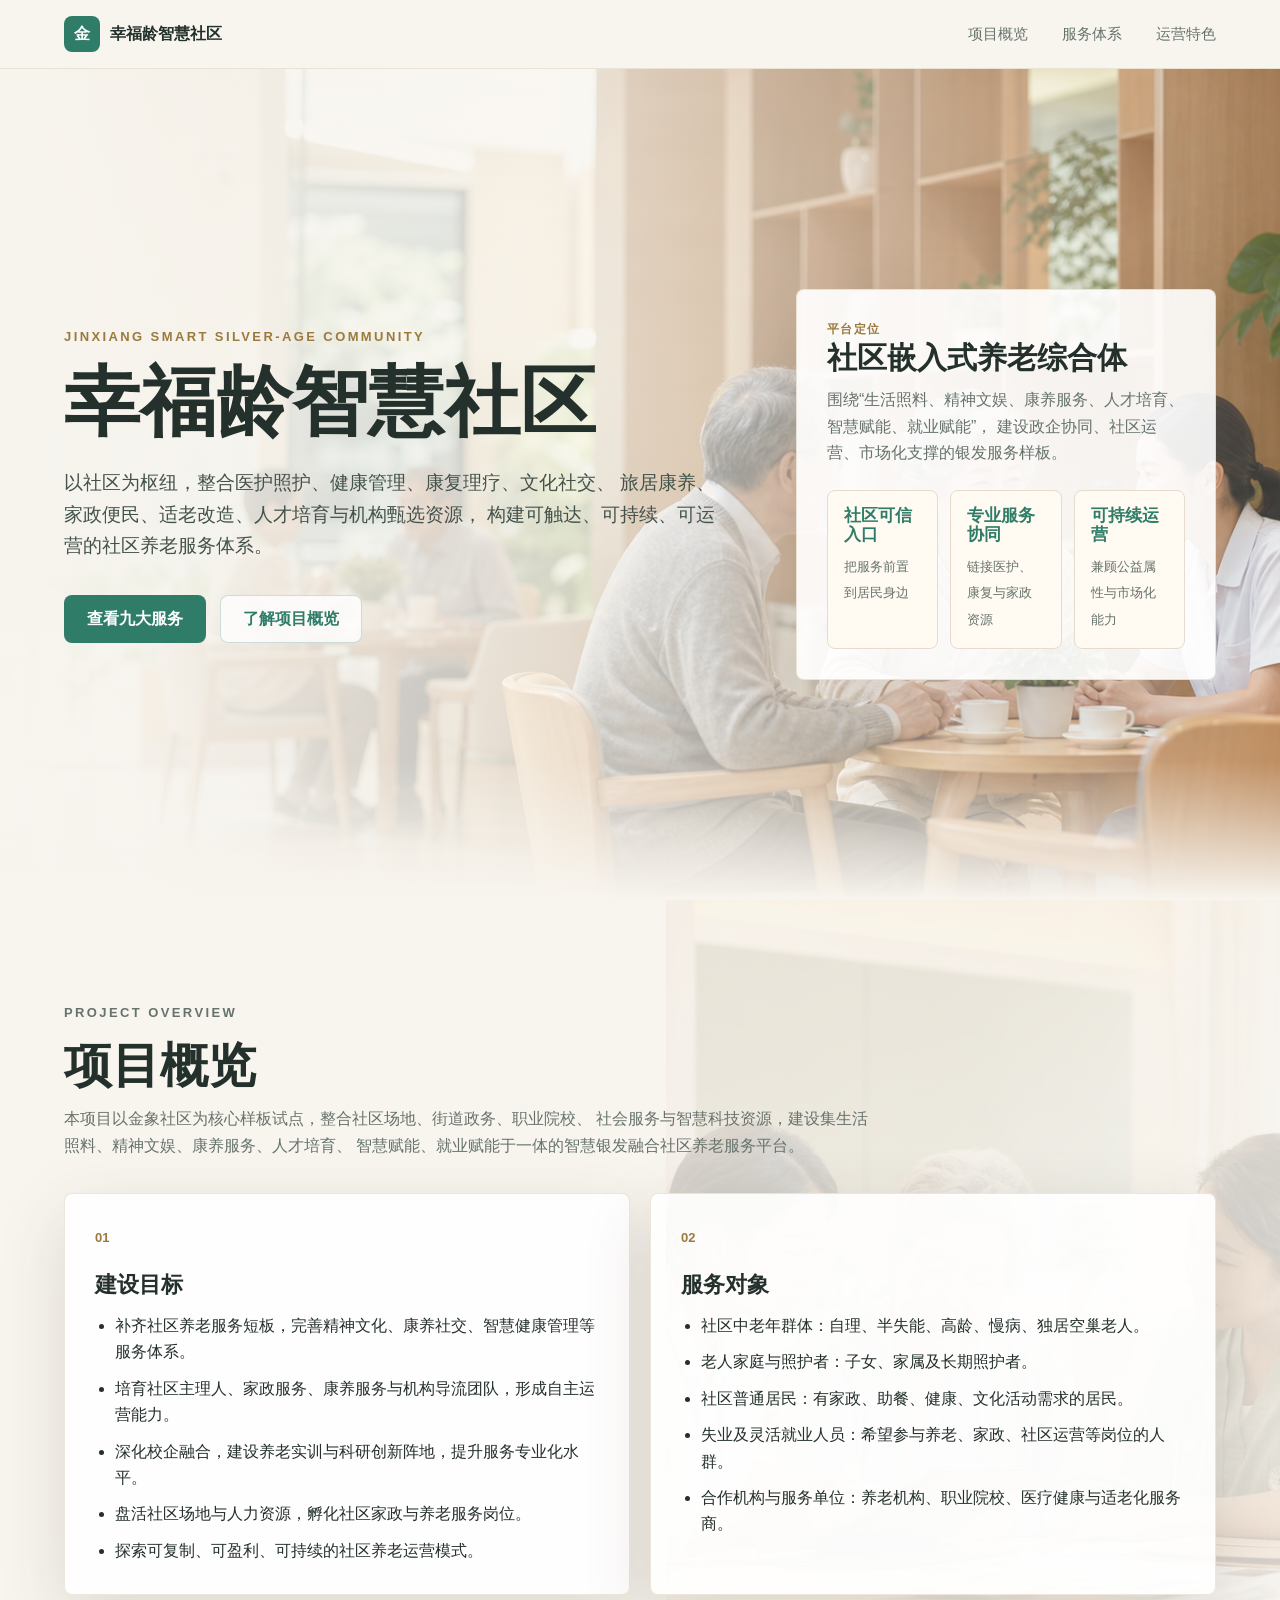
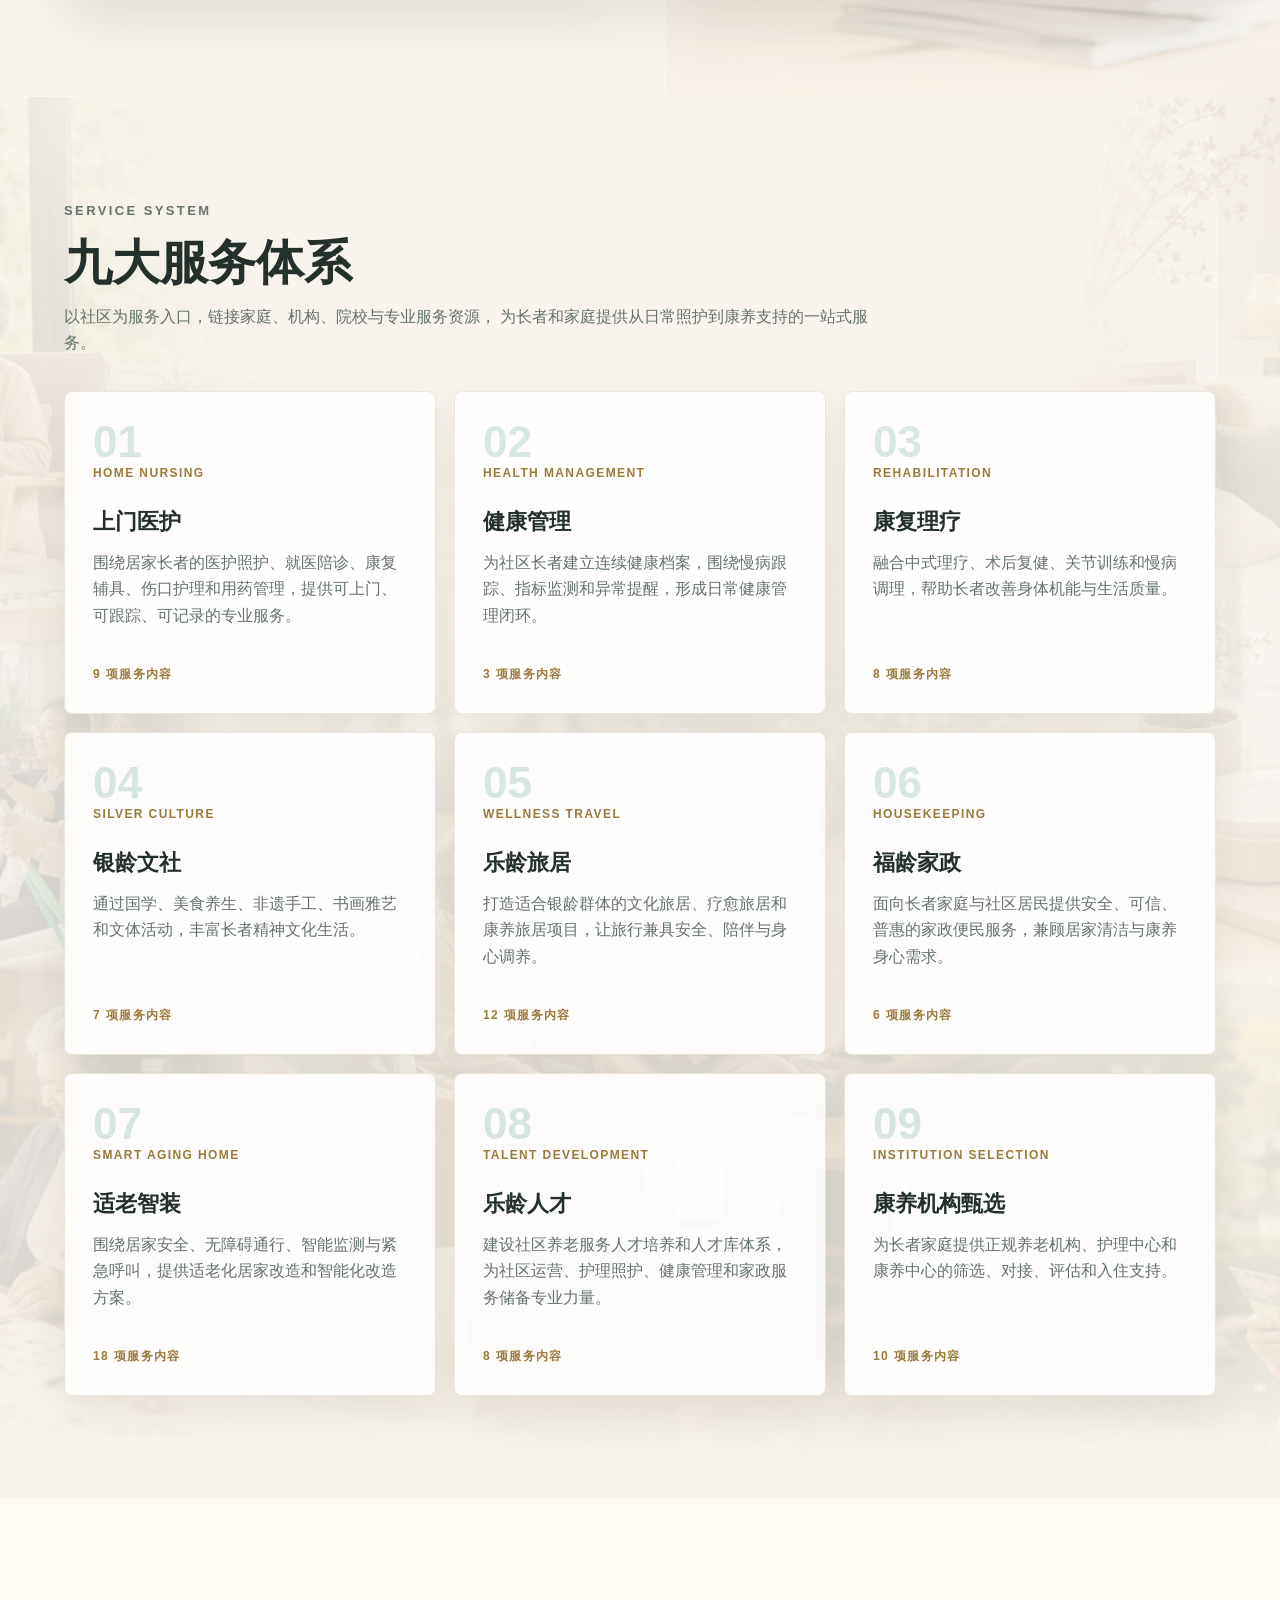
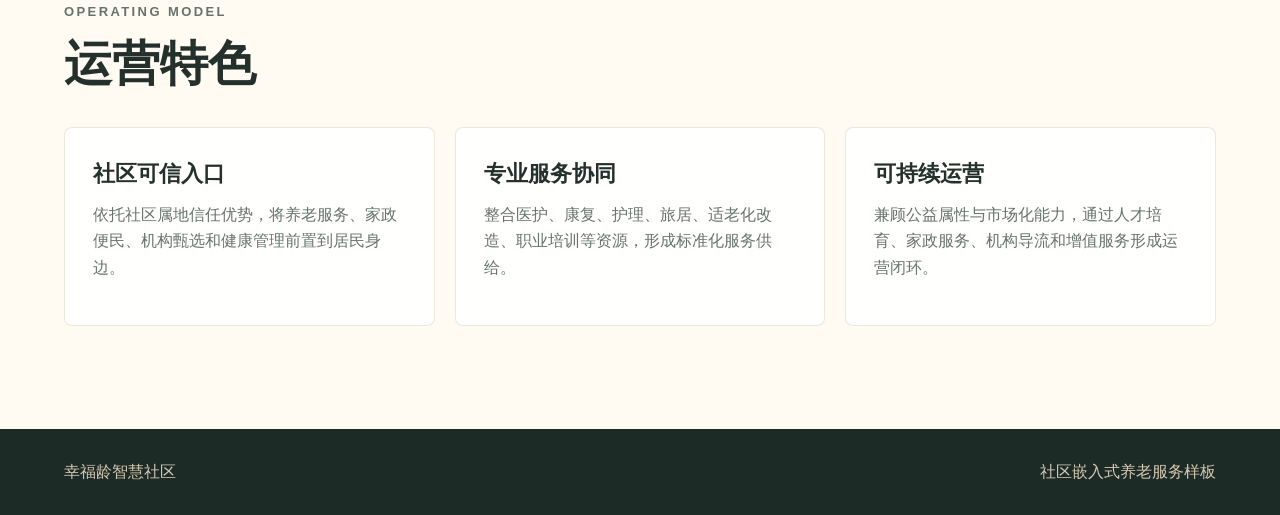
==== index.html @ 4e5069ab "Initial website deployment" ====
<!doctype html>
<html lang="zh-CN">
  <head>
    <meta charset="utf-8">
    <meta name="viewport" content="width=device-width, initial-scale=1">
    <title>幸福龄智慧社区</title>
    <meta
      name="description"
      content="幸福龄智慧社区提供医护照护、健康管理、康复理疗、银龄文社、乐龄旅居、家政服务、适老智装、乐龄人才和康养机构甄选服务。"
    >
    <link rel="stylesheet" href="styles.css">
  </head>
  <body>
    <header class="site-header">
      <a class="brand" href="index.html" aria-label="返回首页">
        <span class="brand-mark">金</span>
        <span>幸福龄智慧社区</span>
      </a>
      <nav class="nav" aria-label="主导航">
        <a href="#overview">项目概览</a>
        <a href="#services">服务体系</a>
        <a href="#model">运营特色</a>
      </nav>
    </header>

    <main id="top">
      <section class="hero">
        <div class="hero-bg" aria-hidden="true"></div>
        <div class="hero-content">
          <p class="eyebrow">Jinxiang Smart Silver-Age Community</p>
          <h1>幸福龄智慧社区</h1>
          <p class="hero-copy">
            以社区为枢纽，整合医护照护、健康管理、康复理疗、文化社交、
            旅居康养、家政便民、适老改造、人才培育与机构甄选资源，
            构建可触达、可持续、可运营的社区养老服务体系。
          </p>
          <div class="hero-actions">
            <a class="button primary" href="#services">查看九大服务</a>
            <a class="button secondary" href="#overview">了解项目概览</a>
          </div>
        </div>
        <aside class="hero-panel" aria-label="平台定位">
          <div class="panel-label">平台定位</div>
          <h2>社区嵌入式养老综合体</h2>
          <p>
            围绕“生活照料、精神文娱、康养服务、人才培育、智慧赋能、就业赋能”，
            建设政企协同、社区运营、市场化支撑的银发服务样板。
          </p>
          <div class="position-grid">
            <div>
              <strong>社区可信入口</strong>
              <span>把服务前置到居民身边</span>
            </div>
            <div>
              <strong>专业服务协同</strong>
              <span>链接医护、康复与家政资源</span>
            </div>
            <div>
              <strong>可持续运营</strong>
              <span>兼顾公益属性与市场化能力</span>
            </div>
          </div>
        </aside>
      </section>

      <section class="overview section" id="overview">
        <div class="overview-image" aria-hidden="true"></div>
        <div class="section-heading">
          <p class="eyebrow">Project Overview</p>
          <h2>项目概览</h2>
          <p>
            本项目以金象社区为核心样板试点，整合社区场地、街道政务、职业院校、
            社会服务与智慧科技资源，建设集生活照料、精神文娱、康养服务、人才培育、
            智慧赋能、就业赋能于一体的智慧银发融合社区养老服务平台。
          </p>
        </div>
        <div class="overview-grid">
          <article class="info-panel">
            <span class="panel-number">01</span>
            <h3>建设目标</h3>
            <ul>
              <li>补齐社区养老服务短板，完善精神文化、康养社交、智慧健康管理等服务体系。</li>
              <li>培育社区主理人、家政服务、康养服务与机构导流团队，形成自主运营能力。</li>
              <li>深化校企融合，建设养老实训与科研创新阵地，提升服务专业化水平。</li>
              <li>盘活社区场地与人力资源，孵化社区家政与养老服务岗位。</li>
              <li>探索可复制、可盈利、可持续的社区养老运营模式。</li>
            </ul>
          </article>
          <article class="info-panel">
            <span class="panel-number">02</span>
            <h3>服务对象</h3>
            <ul>
              <li>社区中老年群体：自理、半失能、高龄、慢病、独居空巢老人。</li>
              <li>老人家庭与照护者：子女、家属及长期照护者。</li>
              <li>社区普通居民：有家政、助餐、健康、文化活动需求的居民。</li>
              <li>失业及灵活就业人员：希望参与养老、家政、社区运营等岗位的人群。</li>
              <li>合作机构与服务单位：养老机构、职业院校、医疗健康与适老化服务商。</li>
            </ul>
          </article>
        </div>
      </section>

      <section class="services section" id="services">
        <div class="services-bg" aria-hidden="true"></div>
        <div class="section-heading">
          <p class="eyebrow">Service System</p>
          <h2>九大服务体系</h2>
          <p>
            以社区为服务入口，链接家庭、机构、院校与专业服务资源，
            为长者和家庭提供从日常照护到康养支持的一站式服务。
          </p>
        </div>
        <div class="service-grid" id="serviceGrid"></div>
      </section>

      <section class="model section" id="model">
        <div class="section-heading">
          <p class="eyebrow">Operating Model</p>
          <h2>运营特色</h2>
        </div>
        <div class="feature-row">
          <article>
            <h3>社区可信入口</h3>
            <p>依托社区属地信任优势，将养老服务、家政便民、机构甄选和健康管理前置到居民身边。</p>
          </article>
          <article>
            <h3>专业服务协同</h3>
            <p>整合医护、康复、护理、旅居、适老化改造、职业培训等资源，形成标准化服务供给。</p>
          </article>
          <article>
            <h3>可持续运营</h3>
            <p>兼顾公益属性与市场化能力，通过人才培育、家政服务、机构导流和增值服务形成运营闭环。</p>
          </article>
        </div>
      </section>
    </main>

    <footer class="site-footer">
      <span>幸福龄智慧社区</span>
      <span>社区嵌入式养老服务样板</span>
    </footer>

    <script src="script.js"></script>
  </body>
</html>
---- styles.css ----
:root {
  --bg: #f8f5ef;
  --bg-soft: #efe8dc;
  --surface: #ffffff;
  --surface-warm: #fffaf2;
  --text: #24302b;
  --muted: #66736c;
  --line: #e5dccf;
  --gold: #9b7a3d;
  --gold-dark: #735826;
  --green: #2f7d68;
  --green-dark: #215b4b;
  --peach: #f0d6bf;
  --shadow: 0 22px 70px rgba(58, 45, 25, 0.14);
}

* {
  box-sizing: border-box;
}

html {
  scroll-behavior: smooth;
}

body {
  margin: 0;
  color: var(--text);
  background: var(--bg);
  font-family: Arial, "Microsoft YaHei", sans-serif;
  line-height: 1.65;
}

a {
  color: inherit;
  text-decoration: none;
}

.site-header {
  position: sticky;
  top: 0;
  z-index: 20;
  display: flex;
  align-items: center;
  justify-content: space-between;
  gap: 24px;
  padding: 16px clamp(20px, 5vw, 72px);
  background: rgba(248, 245, 239, 0.9);
  border-bottom: 1px solid rgba(155, 122, 61, 0.16);
  backdrop-filter: blur(18px);
}

.brand {
  display: inline-flex;
  align-items: center;
  gap: 10px;
  font-weight: 800;
}

.brand-mark {
  display: grid;
  width: 36px;
  height: 36px;
  place-items: center;
  color: #fff;
  background: var(--green);
  border-radius: 8px;
}

.nav {
  display: flex;
  flex-wrap: wrap;
  gap: clamp(14px, 3vw, 34px);
  color: var(--muted);
  font-size: 15px;
}

.nav a:hover {
  color: var(--green);
}

.hero {
  position: relative;
  display: grid;
  grid-template-columns: minmax(0, 1fr) minmax(320px, 420px);
  gap: clamp(28px, 5vw, 72px);
  align-items: center;
  min-height: calc(100vh - 69px);
  padding: clamp(64px, 9vw, 118px) clamp(20px, 5vw, 72px);
  overflow: hidden;
}

.hero-bg,
.overview-image,
.services-bg {
  position: absolute;
  inset: 0;
  background-image:
    linear-gradient(90deg, rgba(248, 245, 239, 0.98), rgba(248, 245, 239, 0.78) 42%, rgba(248, 245, 239, 0.22)),
    url("assets/hero-community.png");
  background-position: center;
  background-size: cover;
  z-index: -2;
}

.hero::after,
.services::after {
  position: absolute;
  inset: auto 0 0;
  height: 140px;
  content: "";
  background: linear-gradient(180deg, transparent, var(--bg));
  pointer-events: none;
  z-index: -1;
}

.hero-content {
  max-width: 780px;
}

.eyebrow {
  margin: 0 0 14px;
  color: var(--gold);
  font-size: 13px;
  font-weight: 800;
  letter-spacing: 2.4px;
  text-transform: uppercase;
}

h1,
h2,
h3,
p {
  margin-top: 0;
}

h1 {
  margin-bottom: 24px;
  font-size: clamp(42px, 6.8vw, 76px);
  line-height: 1.08;
  letter-spacing: 0;
}

h2 {
  margin-bottom: 12px;
  font-size: clamp(30px, 4vw, 48px);
  line-height: 1.18;
}

h3 {
  margin-bottom: 10px;
  font-size: 22px;
}

.hero-copy {
  max-width: 720px;
  color: #43524b;
  font-size: 19px;
}

.hero-actions {
  display: flex;
  flex-wrap: wrap;
  gap: 14px;
  margin-top: 34px;
}

.button {
  display: inline-flex;
  min-height: 48px;
  align-items: center;
  justify-content: center;
  padding: 0 22px;
  border: 1px solid transparent;
  border-radius: 8px;
  font-weight: 800;
}

.button.primary {
  color: #fff;
  background: var(--green);
}

.button.primary:hover {
  background: var(--green-dark);
}

.button.secondary {
  color: var(--green);
  background: rgba(255, 255, 255, 0.78);
  border-color: rgba(47, 125, 104, 0.24);
}

.hero-panel,
.info-panel,
.feature-row article,
.detail-card,
.detail-side {
  background: rgba(255, 255, 255, 0.9);
  border: 1px solid rgba(155, 122, 61, 0.18);
  border-radius: 8px;
  box-shadow: var(--shadow);
}

.hero-panel {
  padding: 30px;
}

.panel-label,
.service-label,
.service-meta,
.back-link {
  color: var(--gold);
  font-size: 12px;
  font-weight: 800;
  letter-spacing: 1.4px;
  text-transform: uppercase;
}

.hero-panel h2 {
  font-size: 30px;
}

.hero-panel p,
.section-heading p,
.feature-row p,
.service-card p,
.detail-hero p,
.detail-side p {
  color: var(--muted);
}

.position-grid,
.metric-grid {
  display: grid;
  grid-template-columns: repeat(3, 1fr);
  gap: 12px;
  margin-top: 24px;
}

.position-grid div,
.metric-grid div {
  min-height: 96px;
  padding: 16px;
  background: var(--surface-warm);
  border: 1px solid var(--line);
  border-radius: 8px;
}

.position-grid strong,
.metric-grid strong {
  display: block;
  color: var(--green);
  line-height: 1.1;
}

.position-grid strong {
  margin-bottom: 8px;
  font-size: 17px;
}

.position-grid span {
  color: var(--muted);
  font-size: 13px;
}

.metric-grid div {
  text-align: center;
}

.metric-grid strong {
  font-size: 32px;
}

.metric-grid span {
  color: var(--muted);
  font-size: 13px;
}

.section {
  position: relative;
  padding: clamp(72px, 8vw, 112px) clamp(20px, 5vw, 72px);
}

.section-heading {
  max-width: 820px;
  margin-bottom: 34px;
}

.overview {
  overflow: hidden;
}

.overview-image {
  inset: 0 0 auto auto;
  width: min(48vw, 680px);
  height: 100%;
  min-height: 560px;
  opacity: 0.16;
  background-image: url("assets/overview-community.png");
  z-index: -1;
}

.overview-grid,
.feature-row {
  display: grid;
  grid-template-columns: repeat(2, minmax(0, 1fr));
  gap: 20px;
}

.info-panel {
  padding: 30px;
}

.panel-number {
  display: inline-flex;
  margin-bottom: 18px;
  color: var(--gold);
  font-size: 13px;
  font-weight: 900;
}

ul {
  margin: 0;
  padding-left: 20px;
}

li + li {
  margin-top: 10px;
}

.services {
  overflow: hidden;
}

.services-bg {
  opacity: 0.13;
  background-image: url("assets/services-community.png");
  z-index: -2;
}

.service-grid {
  display: grid;
  grid-template-columns: repeat(3, minmax(0, 1fr));
  gap: 18px;
}

.service-card {
  position: relative;
  display: flex;
  min-height: 292px;
  flex-direction: column;
  padding: 28px;
  background: rgba(255, 255, 255, 0.88);
  border: 1px solid rgba(155, 122, 61, 0.18);
  border-radius: 8px;
  box-shadow: 0 14px 42px rgba(58, 45, 25, 0.08);
  transition: transform 0.24s ease, border-color 0.24s ease, box-shadow 0.24s ease;
}

.service-card:hover {
  transform: translateY(-5px);
  border-color: rgba(47, 125, 104, 0.36);
  box-shadow: 0 24px 60px rgba(58, 45, 25, 0.14);
}

.service-index {
  color: rgba(47, 125, 104, 0.18);
  font-size: 44px;
  font-weight: 900;
  line-height: 1;
}

.service-card h3 {
  margin-top: 20px;
}

.service-meta {
  margin-top: auto;
  padding-top: 20px;
}

.model {
  background: #fffaf2;
}

.feature-row {
  grid-template-columns: repeat(3, minmax(0, 1fr));
}

.feature-row article {
  padding: 28px;
  box-shadow: none;
}

.detail-hero {
  padding: clamp(58px, 9vw, 104px) clamp(20px, 5vw, 72px);
  background:
    linear-gradient(110deg, rgba(248, 245, 239, 1), rgba(248, 245, 239, 0.88)),
    url("assets/services-community.png");
  background-position: center;
  background-size: cover;
}

.detail-hero h1 {
  max-width: 900px;
}

.detail-hero p {
  max-width: 760px;
  font-size: 19px;
}

.back-link {
  display: inline-flex;
  margin-bottom: 28px;
}

.detail-switch {
  display: flex;
  flex-wrap: wrap;
  gap: 10px;
  margin: 0 0 24px;
}

.detail-switch a {
  display: inline-flex;
  min-height: 34px;
  align-items: center;
  padding: 6px 12px;
  color: var(--green-dark);
  background: rgba(255, 255, 255, 0.68);
  border: 1px solid rgba(47, 125, 104, 0.18);
  border-radius: 999px;
  font-size: 14px;
  font-weight: 700;
}

.detail-switch a:hover {
  background: #fff;
  border-color: rgba(47, 125, 104, 0.36);
}

.detail-body {
  display: grid;
  grid-template-columns: minmax(0, 1fr) minmax(280px, 360px);
  gap: 22px;
}

.detail-card,
.detail-side {
  padding: 30px;
}

.detail-intro {
  max-width: 940px;
  margin-bottom: 24px;
  color: var(--muted);
  font-size: 18px;
}

.detail-image {
  width: 100%;
  min-height: clamp(260px, 30vw, 430px);
  margin: 8px 0 30px;
  background-position: center;
  background-size: cover;
  border: 1px solid var(--line);
  border-radius: 8px;
}

.detail-list {
  display: grid;
  gap: 24px;
}

.explain-grid {
  display: grid;
  grid-template-columns: repeat(2, minmax(0, 1fr));
  gap: 16px;
}

.explain-card {
  min-height: 190px;
  padding: 22px;
  background: var(--surface-warm);
  border: 1px solid var(--line);
  border-radius: 8px;
}

.explain-card h3 {
  color: var(--green-dark);
  font-size: 20px;
}

.explain-card p {
  margin-bottom: 0;
  color: var(--muted);
}

.detail-group + .detail-group {
  padding-top: 22px;
  border-top: 1px solid var(--line);
}

.group-image {
  min-height: clamp(220px, 24vw, 360px);
  margin: 12px 0 22px;
  background-position: center;
  background-size: cover;
  border: 1px solid var(--line);
  border-radius: 8px;
}

.tag-list {
  display: flex;
  flex-wrap: wrap;
  gap: 12px;
}

.tag-list span {
  display: inline-flex;
  align-items: center;
  min-height: 38px;
  padding: 7px 14px;
  color: var(--green-dark);
  background: #edf6f2;
  border: 1px solid rgba(47, 125, 104, 0.18);
  border-radius: 999px;
  font-weight: 700;
}

.value-box {
  margin-top: 28px;
  padding-top: 24px;
  border-top: 1px solid var(--line);
}

.value-box h3 {
  font-size: 20px;
}

.value-box ul {
  color: var(--muted);
}

.detail-switch-bottom {
  display: grid;
  grid-template-columns: minmax(0, 1fr) auto minmax(0, 1fr);
  gap: 16px;
  padding-top: 0;
}

.switch-card,
.switch-home {
  min-height: 112px;
  padding: 22px;
  background: rgba(255, 255, 255, 0.88);
  border: 1px solid rgba(155, 122, 61, 0.18);
  border-radius: 8px;
  box-shadow: 0 14px 42px rgba(58, 45, 25, 0.08);
}

.switch-card {
  display: grid;
  align-content: center;
  gap: 8px;
}

.switch-card.next {
  text-align: right;
}

.switch-card span {
  color: var(--gold);
  font-size: 13px;
  font-weight: 800;
}

.switch-card a {
  color: var(--green-dark);
  font-size: 22px;
  font-weight: 900;
}

.switch-home {
  display: inline-flex;
  min-width: 150px;
  align-items: center;
  justify-content: center;
  color: #fff;
  background: var(--green);
  font-weight: 900;
  box-shadow: none;
}

.site-footer {
  display: flex;
  justify-content: space-between;
  gap: 18px;
  padding: 30px clamp(20px, 5vw, 72px);
  color: #d6c9b3;
  background: #1d2b26;
}

@media (max-width: 980px) {
  .hero,
  .overview-grid,
  .feature-row,
  .detail-body,
  .detail-switch-bottom {
    grid-template-columns: 1fr;
  }

  .switch-card.next {
    text-align: left;
  }

  .service-grid {
    grid-template-columns: repeat(2, minmax(0, 1fr));
  }

  .overview-image {
    width: 100%;
  }
}

@media (max-width: 680px) {
  .site-header,
  .site-footer {
    align-items: flex-start;
    flex-direction: column;
  }

  .hero {
    min-height: auto;
  }

  .hero-bg {
    background-image:
      linear-gradient(180deg, rgba(248, 245, 239, 0.96), rgba(248, 245, 239, 0.78)),
      url("assets/hero-community.png");
  }

  .position-grid,
  .metric-grid,
  .service-grid {
    grid-template-columns: 1fr;
  }

  .service-card {
    min-height: 240px;
  }

  .explain-grid {
    grid-template-columns: 1fr;
  }
}
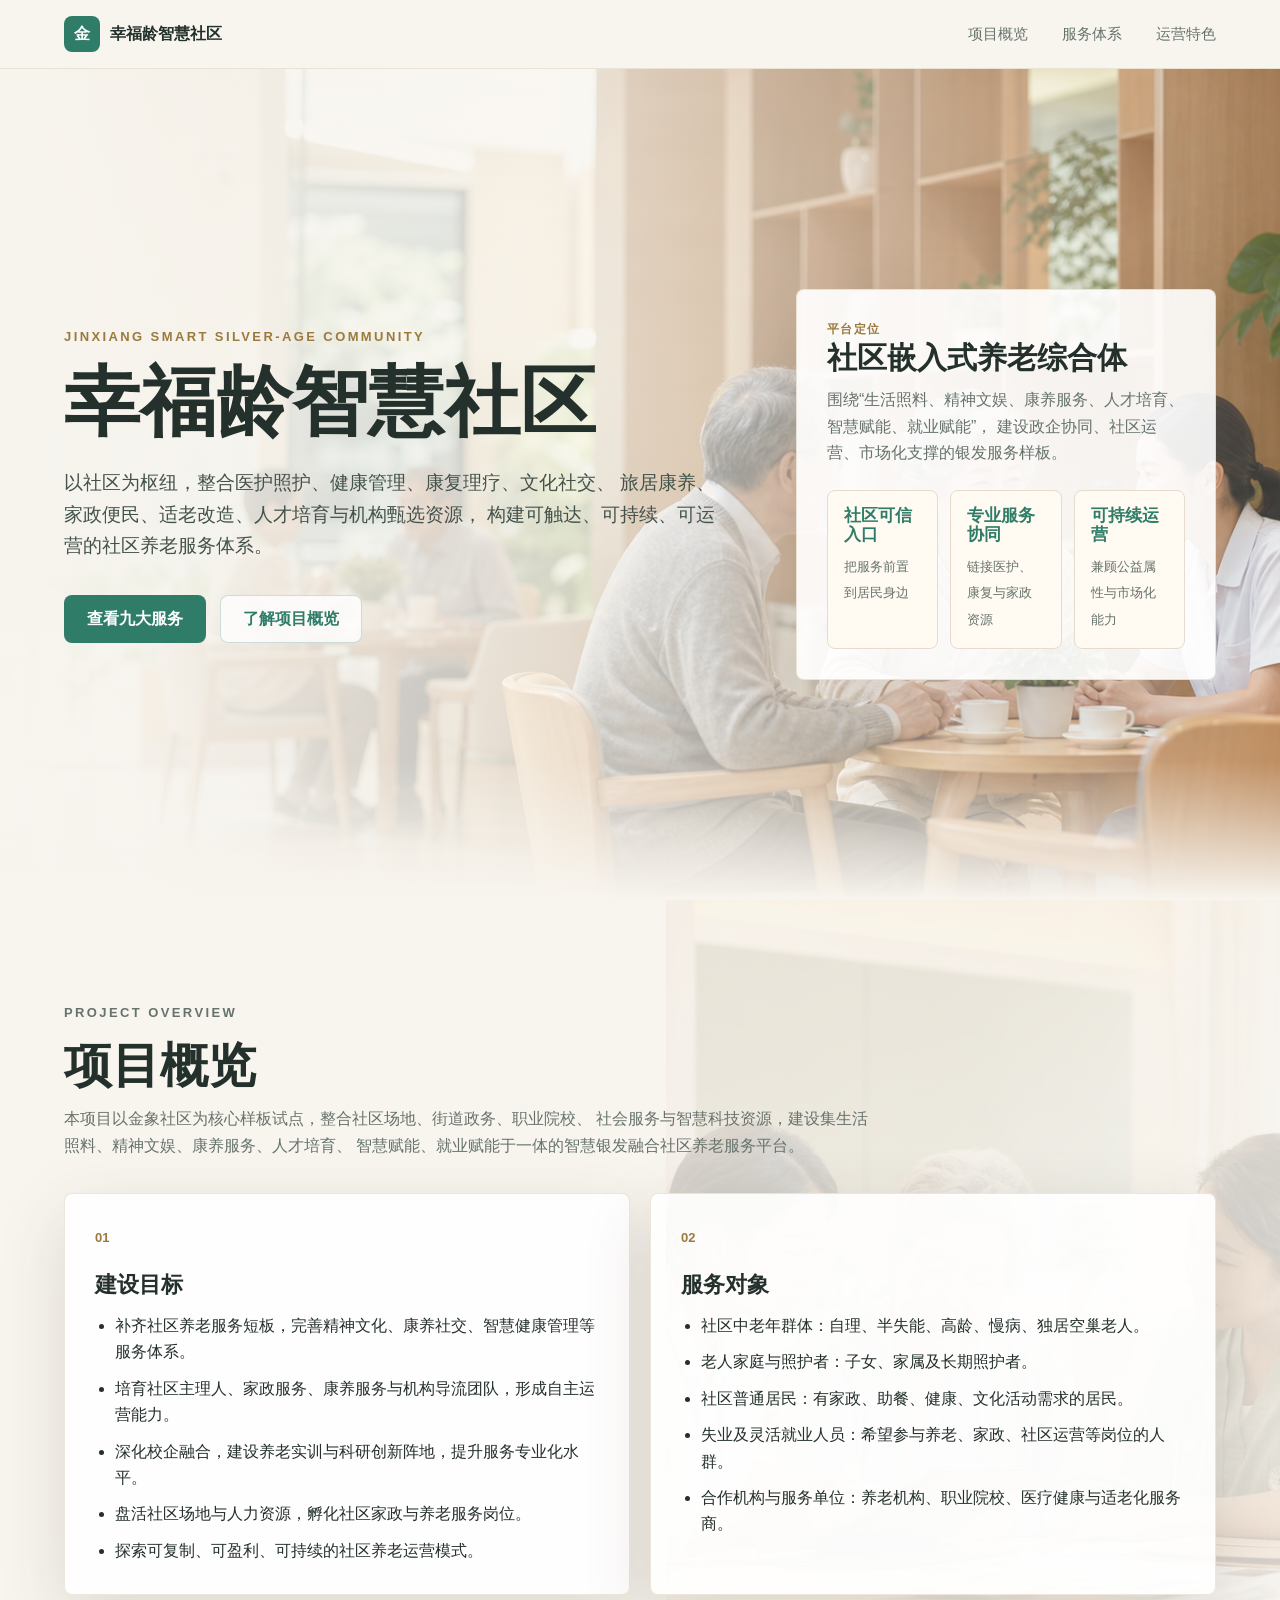
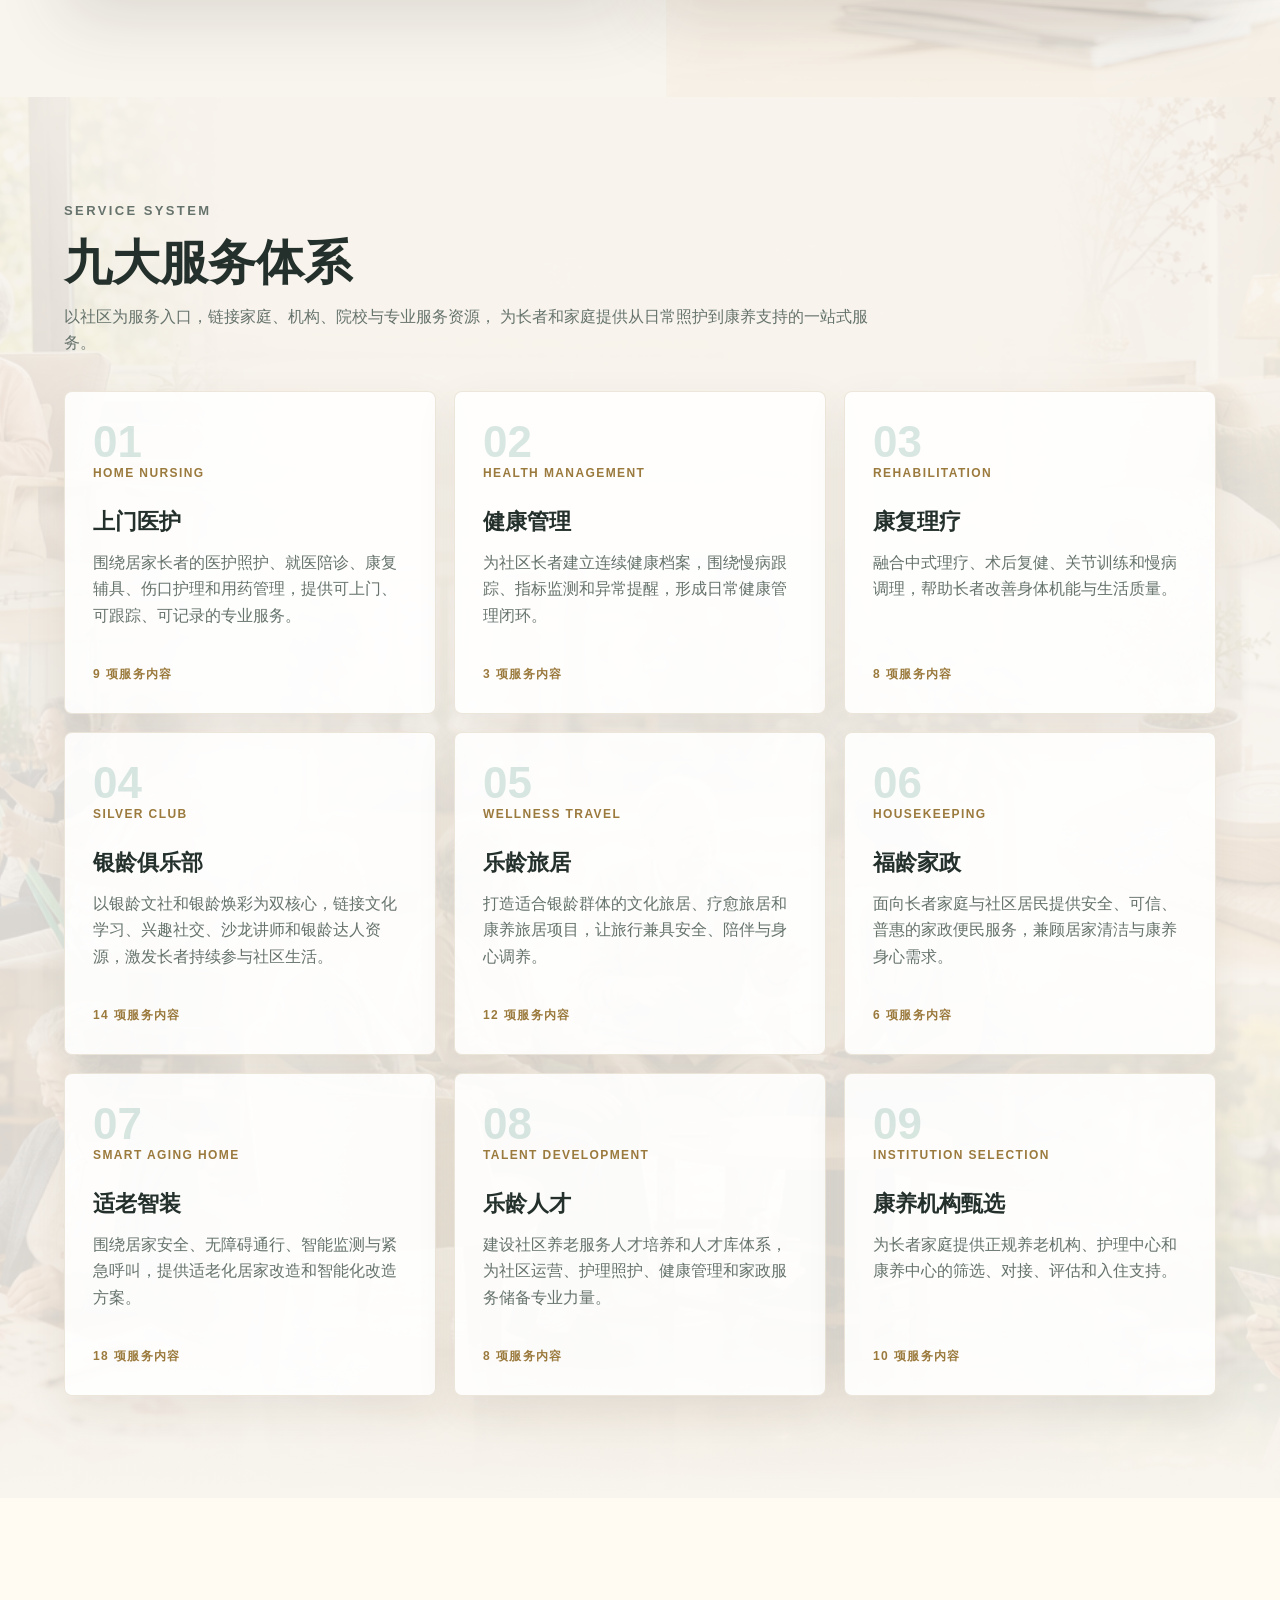
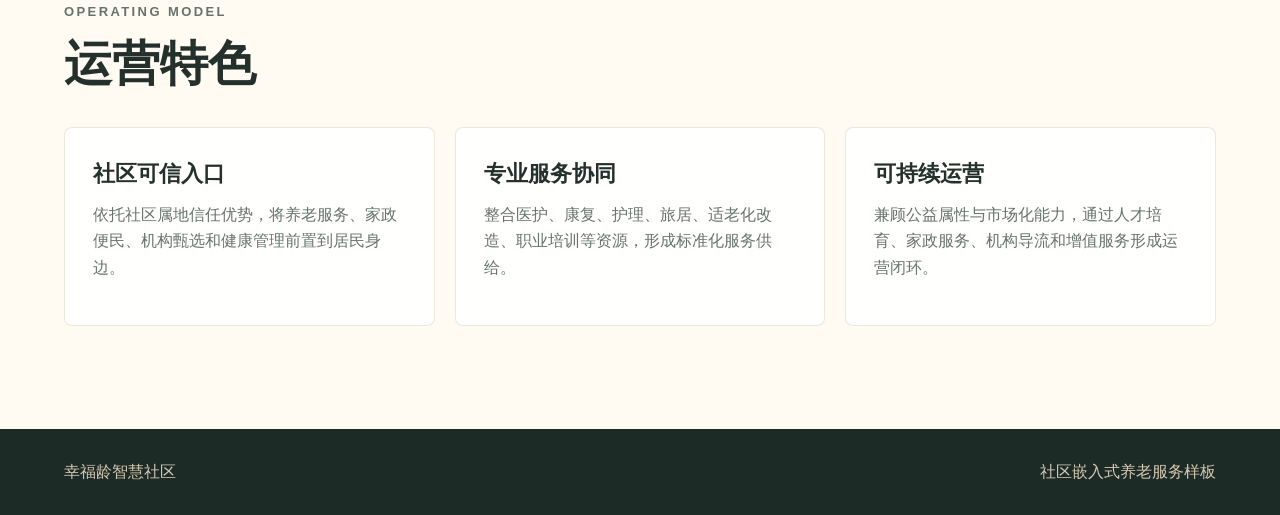
==== commit e211f8d2: "Update silver club content" ====
--- a/index.html
+++ b/index.html
@@ -6,7 +6,7 @@
     <title>幸福龄智慧社区</title>
     <meta
       name="description"
-      content="幸福龄智慧社区提供医护照护、健康管理、康复理疗、银龄文社、乐龄旅居、家政服务、适老智装、乐龄人才和康养机构甄选服务。"
+      content="幸福龄智慧社区提供医护照护、健康管理、康复理疗、银龄俱乐部、乐龄旅居、家政服务、适老智装、乐龄人才和康养机构甄选服务。"
     >
     <link rel="stylesheet" href="styles.css">
   </head>
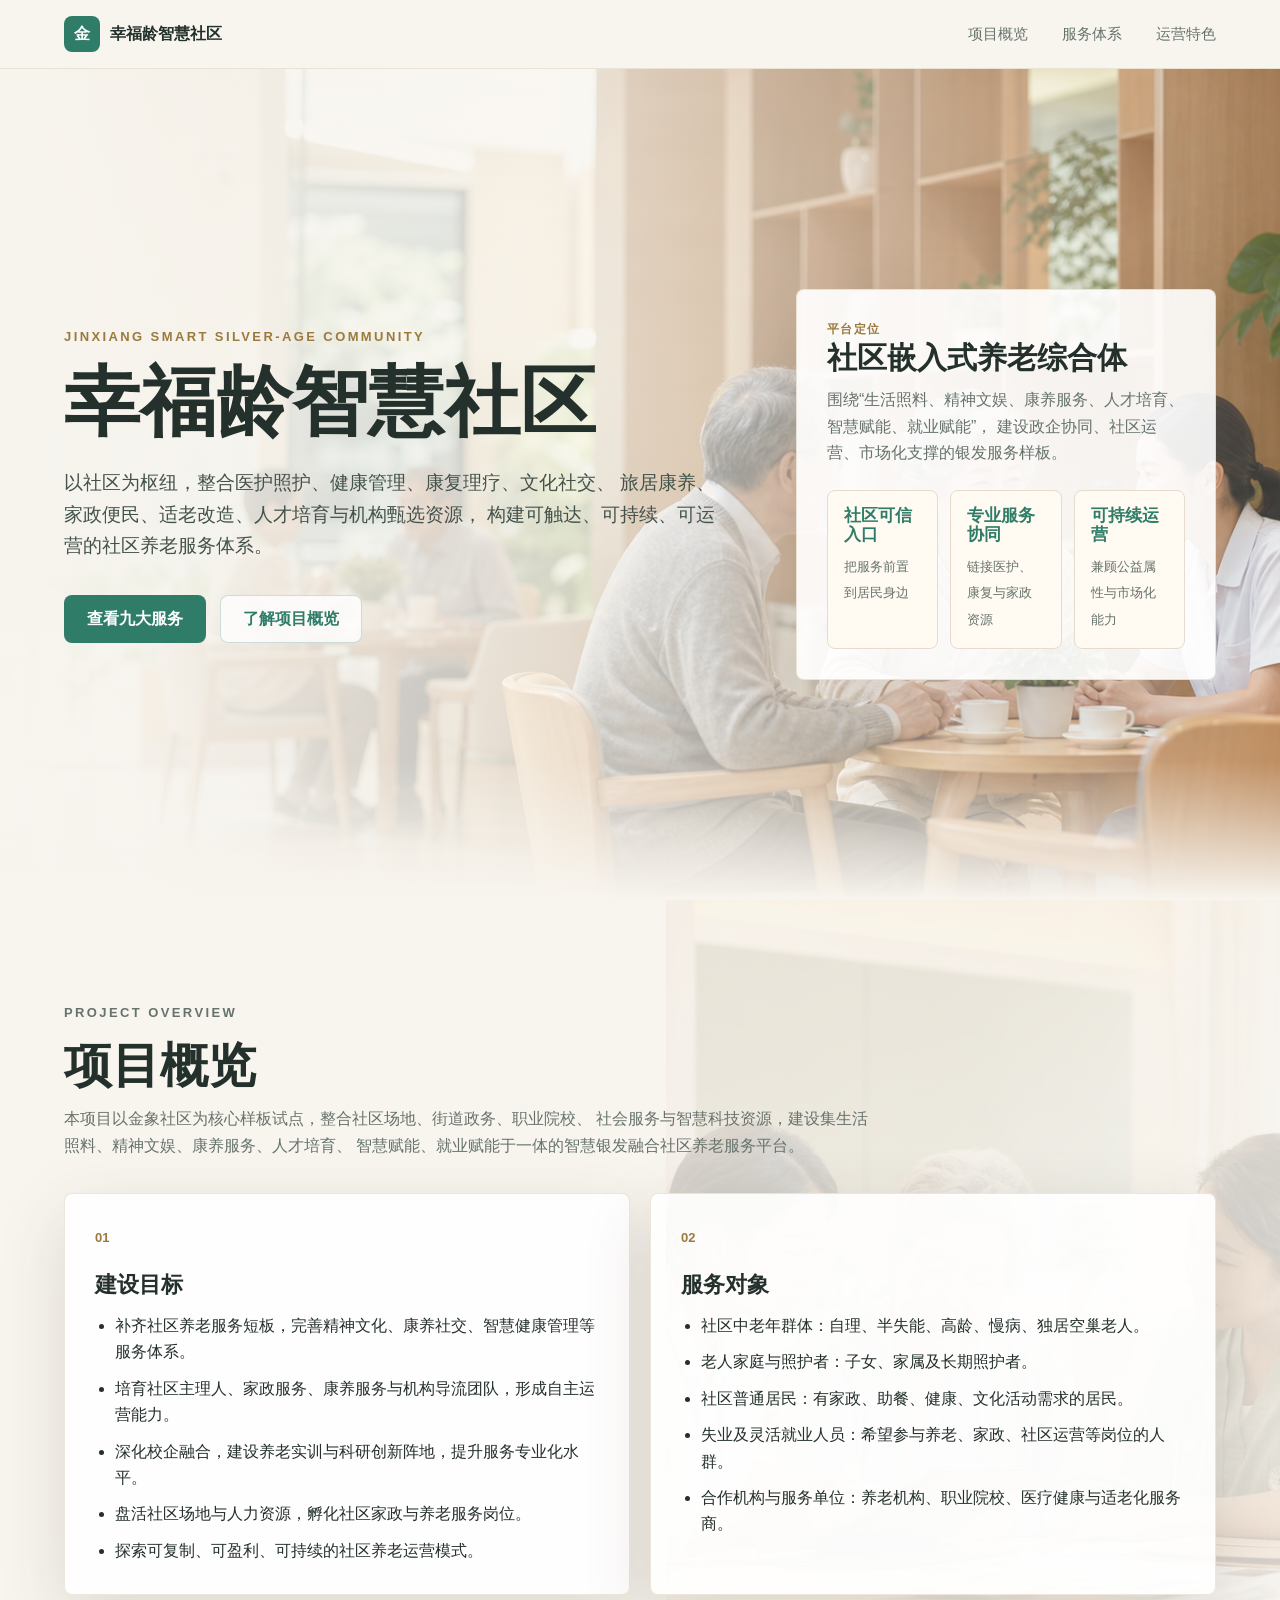
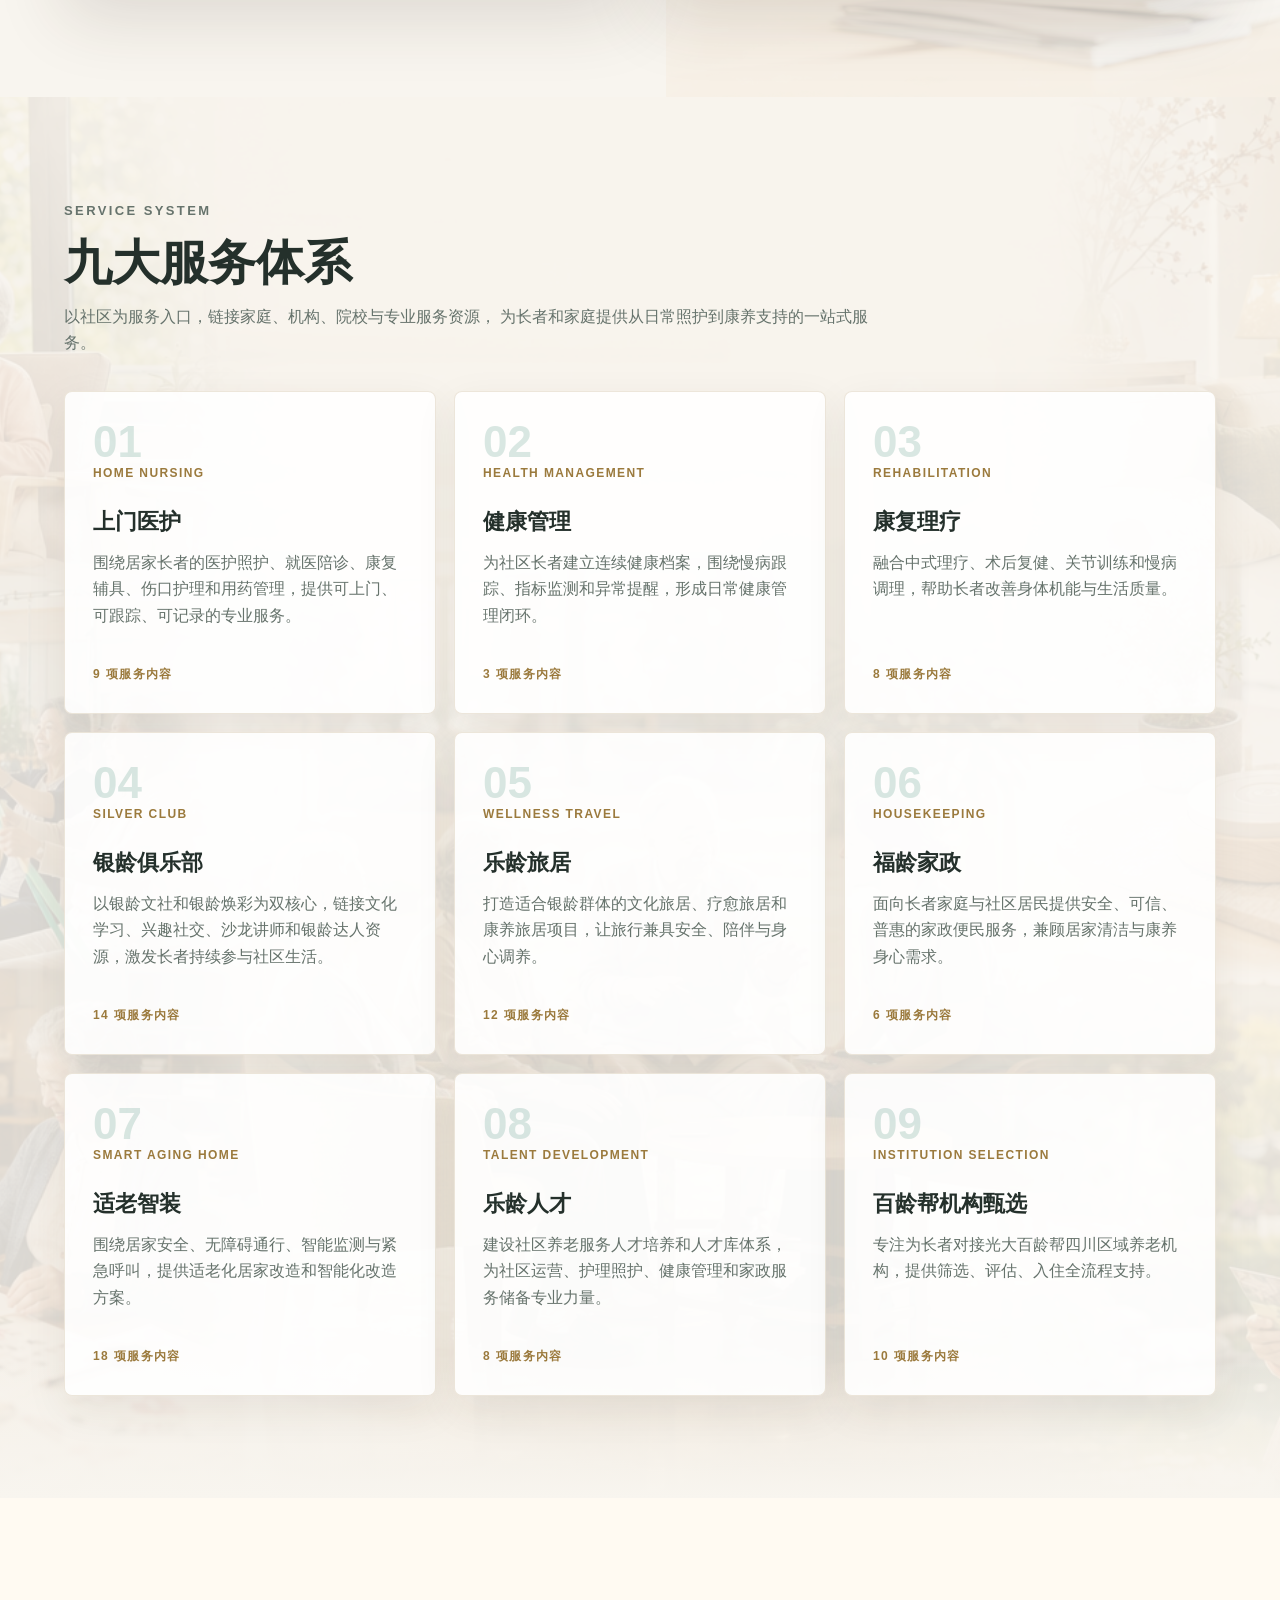
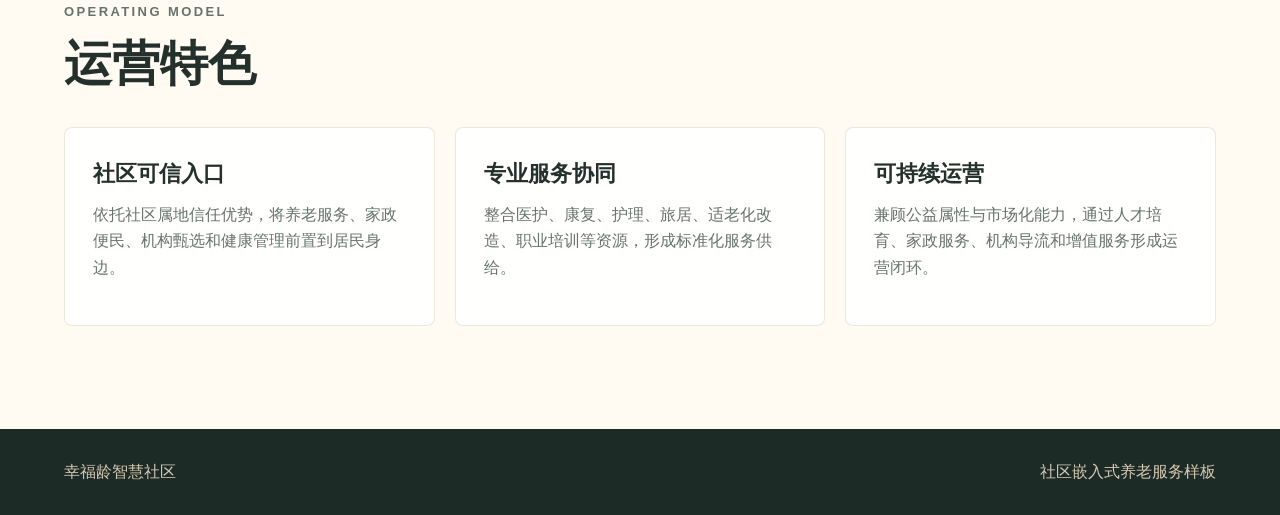
==== commit f8fa0cd2: "Update health and institution content" ====
--- a/index.html
+++ b/index.html
@@ -6,7 +6,7 @@
     <title>幸福龄智慧社区</title>
     <meta
       name="description"
-      content="幸福龄智慧社区提供医护照护、健康管理、康复理疗、银龄俱乐部、乐龄旅居、家政服务、适老智装、乐龄人才和康养机构甄选服务。"
+      content="幸福龄智慧社区提供医护照护、健康管理、康复理疗、银龄俱乐部、乐龄旅居、家政服务、适老智装、乐龄人才和百龄帮机构甄选服务。"
     >
     <link rel="stylesheet" href="styles.css">
   </head>
